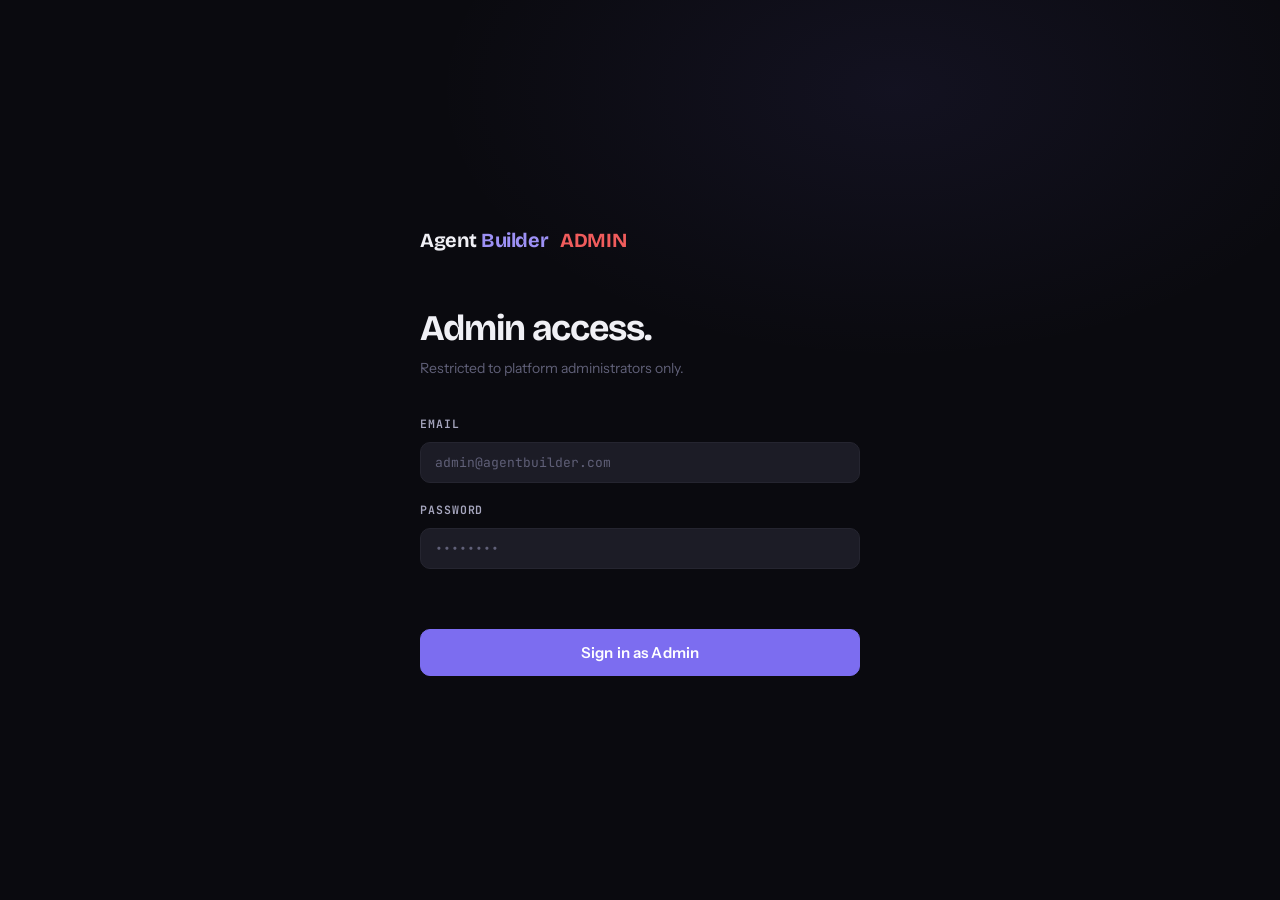
==== frontend/admin-login.html @ 32450365 "Admin panel and entity added" ====
<!DOCTYPE html>
<html lang="en">
<head>
  <meta charset="UTF-8" />
  <meta name="viewport" content="width=device-width, initial-scale=1.0" />
  <title>Admin Login — Agent Builder</title>
  <link rel="stylesheet" href="css/global.css" />
  <link rel="stylesheet" href="css/auth.css" />
</head>
<body>
  <div class="auth-page">
    <div class="auth-card">
      <div class="auth-logo">Agent<span>Builder</span> <span style="color:var(--danger);margin-left:8px;">ADMIN</span></div>

      <div>
        <h1 class="auth-title">Admin access.</h1>
        <p class="auth-subtitle">Restricted to platform administrators only.</p>

        <form class="auth-form" onsubmit="return false;" id="admin-login-form">
          <div class="form-group">
            <label for="admin-email">Email</label>
            <input id="admin-email" type="email" placeholder="admin@agentbuilder.com" required />
          </div>
          <div class="form-group">
            <label for="admin-password">Password</label>
            <input id="admin-password" type="password" placeholder="••••••••" required />
          </div>
          <p class="error-msg" id="admin-login-error"></p>
          <button type="submit" class="btn btn-primary">Sign in as Admin</button>
        </form>
      </div>
    </div>
  </div>

  <script type="module">
    if (sessionStorage.getItem('admin_token')) {
      window.location.href = '/admin.html';
    }

    const form  = document.getElementById('admin-login-form');
    const error = document.getElementById('admin-login-error');

    form.addEventListener('submit', async () => {
      error.textContent = '';
      const email    = document.getElementById('admin-email').value.trim();
      const password = document.getElementById('admin-password').value;
      const btn      = form.querySelector('button[type=submit]');

      btn.disabled = true;
      btn.textContent = 'Signing in...';

      try {
        const res = await fetch('http://localhost:8001/api/v1/admin/login', {
          method: 'POST',
          headers: { 'Content-Type': 'application/json' },
          body: JSON.stringify({ email, password }),
        });
        const data = await res.json();
        if (!res.ok) throw new Error(data.detail || 'Login failed');
        sessionStorage.setItem('admin_token', data.access_token);
        window.location.href = '/admin.html';
      } catch (err) {
        error.textContent = err.message;
        btn.disabled = false;
        btn.textContent = 'Sign in as Admin';
      }
    });
  </script>
</body>
</html>
---- frontend/css/global.css ----
@import url('https://fonts.googleapis.com/css2?family=Bricolage+Grotesque:opsz,wght@12..96,300;12..96,400;12..96,500;12..96,600;12..96,700;12..96,800&family=Instrument+Sans:ital,wght@0,400;0,500;0,600;0,700;1,400&family=JetBrains+Mono:wght@300;400;500&display=swap');

*, *::before, *::after { box-sizing: border-box; margin: 0; padding: 0; }

:root {
  /* Core palette */
  --ink:         #0a0a0f;
  --ink-2:       #13131a;
  --ink-3:       #1c1c26;
  --line:        #252530;
  --line-hi:     #333340;
  --fog:         #5a5a72;
  --mist:        #8888a0;
  --text:        #f0f0f5;
  --text-2:      #a8a8c0;
  --text-3:      #606078;

  /* Brand */
  --violet:      #7c6df0;
  --violet-2:    #9d91f5;
  --violet-3:    #5046c8;
  --violet-glow: rgba(124,109,240,0.12);
  --violet-dim:  rgba(124,109,240,0.06);

  /* Semantic */
  --danger:      #f05c5c;
  --danger-bg:   rgba(240,92,92,0.07);
  --success:     #4ade80;
  --warn:        #f0b429;

  /* Shape */
  --r-xs: 4px;
  --r-sm: 6px;
  --r:    10px;
  --r-lg: 14px;
  --r-xl: 20px;
  --r-2xl:28px;

  /* Type */
  --font-display: 'Bricolage Grotesque', sans-serif;
  --font-body:    'Instrument Sans', sans-serif;
  --font-mono:    'JetBrains Mono', monospace;

  /* Motion */
  --ease:     cubic-bezier(0.16, 1, 0.3, 1);
  --ease-out: cubic-bezier(0, 0, 0.2, 1);
  --t:        160ms;
  --t-slow:   320ms;

  /* Shadows */
  --shadow-sm: 0 1px 4px rgba(0,0,0,0.5);
  --shadow:    0 4px 20px rgba(0,0,0,0.55);
  --shadow-lg: 0 12px 48px rgba(0,0,0,0.7);
  --glow:      0 0 0 1px var(--violet), 0 0 24px var(--violet-glow);
}

html, body {
  background: var(--ink);
  color: var(--text);
  font-family: var(--font-body);
  font-size: 15px;
  line-height: 1.65;
  min-height: 100vh;
  -webkit-font-smoothing: antialiased;
  -moz-osx-font-smoothing: grayscale;
}

a { color: inherit; text-decoration: none; }
button { font-family: var(--font-body); cursor: pointer; border: none; outline: none; background: none; }
img { display: block; max-width: 100%; }

input, textarea, select {
  font-family: var(--font-mono);
  font-size: 13px;
  background: var(--ink-3);
  color: var(--text);
  border: 1px solid var(--line);
  border-radius: var(--r);
  padding: 11px 14px;
  width: 100%;
  outline: none;
  transition: border-color var(--t) var(--ease), box-shadow var(--t) var(--ease);
}
input:focus, textarea:focus, select:focus {
  border-color: var(--violet);
  box-shadow: 0 0 0 3px var(--violet-glow);
}
input::placeholder, textarea::placeholder { color: var(--text-3); }
select option { background: var(--ink-2); }

::-webkit-scrollbar { width: 3px; height: 3px; }
::-webkit-scrollbar-track { background: transparent; }
::-webkit-scrollbar-thumb { background: var(--line-hi); border-radius: 99px; }

/* ─── Buttons ─────────────────────────────────────────────────────── */
.btn {
  display: inline-flex; align-items: center; justify-content: center; gap: 8px;
  padding: 10px 20px; border-radius: var(--r); border: 1px solid transparent;
  font-family: var(--font-body); font-size: 14px; font-weight: 600;
  letter-spacing: 0.01em; cursor: pointer; white-space: nowrap;
  transition: all var(--t) var(--ease); position: relative; overflow: hidden;
}
.btn:disabled { opacity: 0.35; cursor: not-allowed; pointer-events: none; }

.btn-primary {
  background: var(--violet); color: #fff; border-color: var(--violet);
}
.btn-primary:hover {
  background: var(--violet-2); border-color: var(--violet-2);
  transform: translateY(-1px); box-shadow: 0 6px 24px rgba(124,109,240,0.35);
}

.btn-outline {
  background: transparent; color: var(--text); border-color: var(--line-hi);
}
.btn-outline:hover { border-color: var(--violet); color: var(--violet-2); background: var(--violet-dim); }

.btn-ghost {
  background: transparent; color: var(--text-2); border-color: transparent;
}
.btn-ghost:hover { color: var(--text); background: var(--ink-3); }

.btn-danger {
  background: transparent; color: var(--danger); border-color: transparent;
}
.btn-danger:hover { background: var(--danger-bg); }

.btn-sm { padding: 6px 14px; font-size: 13px; }
.btn-lg { padding: 14px 28px; font-size: 15px; font-weight: 700; }
.btn-icon { padding: 8px; border-radius: var(--r-sm); }

/* ─── Navbar ──────────────────────────────────────────────────────── */
.navbar {
  display: flex; align-items: center; justify-content: space-between;
  padding: 0 28px; border-bottom: 1px solid var(--line);
  background: rgba(10,10,15,0.88); backdrop-filter: blur(20px);
  position: sticky; top: 0; z-index: 200; height: 60px;
}
.navbar-logo {
  font-family: var(--font-display); font-size: 18px; font-weight: 700;
  color: var(--text); letter-spacing: -0.03em; user-select: none;
}
.navbar-logo span {
  color: var(--violet-2);
}
.navbar-right { display: flex; align-items: center; gap: 10px; }
.navbar-user {
  font-family: var(--font-mono); font-size: 12px; color: var(--text-3);
  padding: 4px 12px; border-radius: 99px; border: 1px solid var(--line);
  background: var(--ink-2);
}

/* ─── Tags ────────────────────────────────────────────────────────── */
.tag {
  display: inline-flex; align-items: center;
  padding: 2px 10px; border-radius: 99px;
  font-size: 10px; font-weight: 700; letter-spacing: 0.07em;
  text-transform: uppercase; font-family: var(--font-mono);
}
.tag-platform {
  background: rgba(124,109,240,0.1); color: var(--violet-2);
  border: 1px solid rgba(124,109,240,0.25);
}
.tag-user {
  background: var(--ink-3); color: var(--text-3); border: 1px solid var(--line);
}

/* ─── Form group ──────────────────────────────────────────────────── */
.form-group { display: flex; flex-direction: column; gap: 8px; }
.form-group label {
  font-size: 11.5px; font-weight: 600; letter-spacing: 0.08em;
  text-transform: uppercase; color: var(--text-2); font-family: var(--font-mono);
}
.form-group small {
  font-size: 12px; color: var(--text-3); font-family: var(--font-mono); line-height: 1.55;
}
.error-msg {
  color: var(--danger); font-size: 12.5px; font-family: var(--font-mono); min-height: 18px;
}

/* ─── Toast ───────────────────────────────────────────────────────── */
#toast-container {
  position: fixed; bottom: 28px; right: 28px; z-index: 9999;
  display: flex; flex-direction: column; gap: 8px; pointer-events: none;
}
.toast {
  display: flex; align-items: center; gap: 10px;
  padding: 12px 18px; border-radius: var(--r); max-width: 320px;
  font-size: 13.5px; line-height: 1.4; font-family: var(--font-body);
  background: var(--ink-3); border: 1px solid var(--line-hi);
  box-shadow: var(--shadow-lg); pointer-events: all;
  animation: tIn var(--t) var(--ease) forwards;
}
.toast.toast-error   { background: #150d0d; border-color: rgba(240,92,92,0.3); color: #f08080; }
.toast.toast-success { background: #0d150f; border-color: rgba(74,222,128,0.3); color: var(--success); }
.toast.toast-info    { color: var(--text-2); }
.toast.out { animation: tOut 180ms var(--ease-out) forwards; }
@keyframes tIn  { from { opacity:0; transform: translateY(10px) scale(.96); } to { opacity:1; transform:none; } }
@keyframes tOut { to   { opacity:0; transform: translateY(10px) scale(.96); } }

/* ─── Confirm ─────────────────────────────────────────────────────── */
.confirm-overlay {
  position: fixed; inset: 0; z-index: 9998; background: rgba(0,0,0,0.75);
  backdrop-filter: blur(8px); display: grid; place-items: center;
  animation: fadeIn 150ms var(--ease);
}
.confirm-box {
  background: var(--ink-2); border: 1px solid var(--line-hi);
  border-radius: var(--r-xl); padding: 32px; max-width: 380px; width: 90%;
  box-shadow: var(--shadow-lg); animation: slideUp 200ms var(--ease);
}
.confirm-box h3 {
  font-family: var(--font-display); font-size: 20px; font-weight: 700;
  margin-bottom: 10px; letter-spacing: -0.02em;
}
.confirm-box p  { font-size: 14px; color: var(--text-2); margin-bottom: 28px; line-height: 1.55; }
.confirm-actions{ display: flex; gap: 10px; justify-content: flex-end; }
@keyframes fadeIn  { from { opacity: 0; } to { opacity: 1; } }
@keyframes slideUp { from { transform: translateY(16px); opacity: 0; } to { transform: none; opacity: 1; } }

/* ─── Skeleton ────────────────────────────────────────────────────── */
.skeleton {
  background: linear-gradient(90deg, var(--ink-2) 25%, var(--ink-3) 50%, var(--ink-2) 75%);
  background-size: 200% 100%;
  animation: shimmer 1.5s infinite;
  border-radius: var(--r-lg);
}
@keyframes shimmer { 0% { background-position: 200% 0; } 100% { background-position: -200% 0; } }

/* ─── Section header ──────────────────────────────────────────────── */
.section-eyebrow {
  font-family: var(--font-mono); font-size: 11px; font-weight: 500;
  letter-spacing: 0.12em; text-transform: uppercase; color: var(--violet-2);
  margin-bottom: 12px; display: flex; align-items: center; gap: 10px;
}
.section-eyebrow::before {
  content: ''; width: 24px; height: 1px; background: var(--violet-2); display: block;
}
---- frontend/css/auth.css ----
/* ─── Auth Page ────────────────────────────────────────────────────── */
.auth-page {
  min-height: 100vh;
  display: grid;
  place-items: center;
  padding: 24px;
  background:
    radial-gradient(ellipse 60% 50% at 70% 10%, rgba(124, 109, 240, 0.08) 0%, transparent 60%),
    var(--ink);
}

.auth-card {
  width: 100%;
  max-width: 440px;
  display: flex;
  flex-direction: column;
}

/* ─── Logo ─────────────────────────────────────────────────────────── */
.auth-logo {
  font-family: var(--font-display);
  font-size: 20px;
  font-weight: 700;
  letter-spacing: -0.02em;
  color: var(--text);
  margin-bottom: 52px;
  display: flex;
  align-items: center;
  gap: 4px;
}

.auth-logo span {
  color: var(--violet-2);
}

/* ─── Headings ─────────────────────────────────────────────────────── */
.auth-title {
  font-family: var(--font-display);
  font-size: 36px;
  font-weight: 700;
  line-height: 1.1;
  letter-spacing: -0.03em;
  color: var(--text);
  margin-bottom: 10px;
}

.auth-subtitle {
  color: var(--text-3);
  font-size: 14px;
  margin-bottom: 36px;
  line-height: 1.5;
  font-family: var(--font-body);
}

/* ─── Form ─────────────────────────────────────────────────────────── */
.auth-form {
  display: flex;
  flex-direction: column;
  gap: 18px;
}

.auth-form .btn-primary {
  width: 100%;
  padding: 13px;
  font-size: 15px;
  margin-top: 6px;
  border-radius: var(--r);
}

/* ─── Switch ───────────────────────────────────────────────────────── */
.auth-switch {
  margin-top: 28px;
  text-align: center;
  font-size: 13.5px;
  color: var(--text-3);
  font-family: var(--font-body);
  width: 100%;
}

.auth-switch a {
  color: var(--violet-2);
  font-weight: 600;
  cursor: pointer;
  transition: color var(--t) var(--ease);
}

.auth-switch a:hover {
  color: var(--text);
  text-decoration: underline;
}

/* ─── Divider ──────────────────────────────────────────────────────── */
.auth-divider {
  height: 1px;
  background: var(--line);
  margin: 8px 0;
}
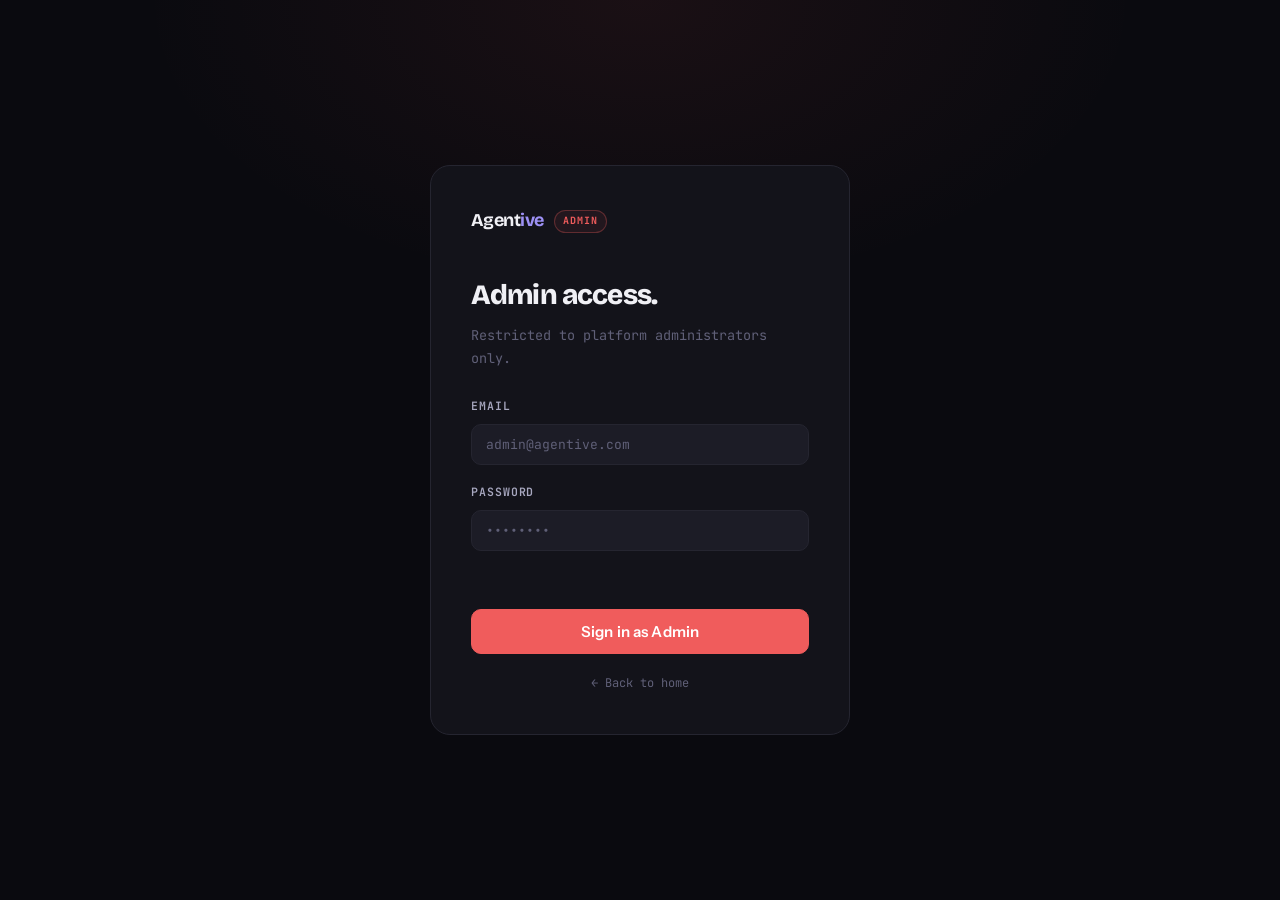
==== commit dcdcb04f: "Final fix done, added user profile page with stats" ====
--- a/frontend/admin-login.html
+++ b/frontend/admin-login.html
@@ -1,70 +1,74 @@
 <!DOCTYPE html>
 <html lang="en">
 <head>
-  <meta charset="UTF-8" />
-  <meta name="viewport" content="width=device-width, initial-scale=1.0" />
-  <title>Admin Login — Agent Builder</title>
-  <link rel="stylesheet" href="css/global.css" />
-  <link rel="stylesheet" href="css/auth.css" />
+  <meta charset="UTF-8"/>
+  <meta name="viewport" content="width=device-width, initial-scale=1.0"/>
+  <title>Admin — Agentive</title>
+  <link rel="stylesheet" href="css/global.css"/>
+  <link rel="stylesheet" href="css/admin.css"/>
 </head>
 <body>
-  <div class="auth-page">
-    <div class="auth-card">
-      <div class="auth-logo">Agent<span>Builder</span> <span style="color:var(--danger);margin-left:8px;">ADMIN</span></div>
+<div class="admin-login-page">
+  <div class="admin-login-card">
 
-      <div>
-        <h1 class="auth-title">Admin access.</h1>
-        <p class="auth-subtitle">Restricted to platform administrators only.</p>
+    <div class="admin-logo">
+      <div class="navbar-logo" style="margin:0">Agent<span>ive</span></div>
+      <span class="admin-logo-badge">Admin</span>
+    </div>
 
-        <form class="auth-form" onsubmit="return false;" id="admin-login-form">
-          <div class="form-group">
-            <label for="admin-email">Email</label>
-            <input id="admin-email" type="email" placeholder="admin@agentbuilder.com" required />
-          </div>
-          <div class="form-group">
-            <label for="admin-password">Password</label>
-            <input id="admin-password" type="password" placeholder="••••••••" required />
-          </div>
-          <p class="error-msg" id="admin-login-error"></p>
-          <button type="submit" class="btn btn-primary">Sign in as Admin</button>
-        </form>
+    <h1 class="admin-login-title">Admin access.</h1>
+    <p class="admin-login-sub">Restricted to platform administrators only.</p>
+
+    <form class="admin-form" id="admin-form" onsubmit="return false">
+      <div class="form-group">
+        <label for="admin-email">Email</label>
+        <input id="admin-email" type="email"
+          placeholder="admin@agentive.com" autocomplete="email" required/>
       </div>
-    </div>
+      <div class="form-group">
+        <label for="admin-password">Password</label>
+        <input id="admin-password" type="password"
+          placeholder="••••••••" required/>
+      </div>
+      <p class="error-msg" id="admin-error"></p>
+      <button type="submit" class="btn btn-primary">Sign in as Admin</button>
+    </form>
+
+    <p style="margin-top:20px;font-size:12px;color:var(--text-3);font-family:var(--font-mono);text-align:center">
+      <a href="index.html" style="color:var(--text-3)">← Back to home</a>
+    </p>
   </div>
+</div>
 
-  <script type="module">
-    if (sessionStorage.getItem('admin_token')) {
-      window.location.href = '/admin.html';
+<script type="module">
+  const BASE = 'http://localhost:8001';
+
+  document.getElementById('admin-form').addEventListener('submit', async e => {
+    e.preventDefault();
+    const errEl = document.getElementById('admin-error');
+    const btn   = e.target.querySelector('button[type=submit]');
+    errEl.textContent = '';
+    btn.disabled = true; btn.textContent = 'Signing in…';
+
+    const email    = document.getElementById('admin-email').value.trim();
+    const password = document.getElementById('admin-password').value;
+
+    try {
+      const res = await fetch(`${BASE}/api/v1/admin/login`, {
+        method: 'POST',
+        headers: { 'Content-Type': 'application/json' },
+        body: JSON.stringify({ email, password }),
+      });
+      const data = await res.json();
+      if (!res.ok) throw new Error(data.detail || 'Invalid credentials');
+
+      sessionStorage.setItem('admin_token', data.access_token);
+      window.location.href = '/admin-dashboard.html';
+    } catch (err) {
+      errEl.textContent = err.message;
+      btn.disabled = false; btn.textContent = 'Sign in as Admin';
     }
-
-    const form  = document.getElementById('admin-login-form');
-    const error = document.getElementById('admin-login-error');
-
-    form.addEventListener('submit', async () => {
-      error.textContent = '';
-      const email    = document.getElementById('admin-email').value.trim();
-      const password = document.getElementById('admin-password').value;
-      const btn      = form.querySelector('button[type=submit]');
-
-      btn.disabled = true;
-      btn.textContent = 'Signing in...';
-
-      try {
-        const res = await fetch('http://localhost:8001/api/v1/admin/login', {
-          method: 'POST',
-          headers: { 'Content-Type': 'application/json' },
-          body: JSON.stringify({ email, password }),
-        });
-        const data = await res.json();
-        if (!res.ok) throw new Error(data.detail || 'Login failed');
-        sessionStorage.setItem('admin_token', data.access_token);
-        window.location.href = '/admin.html';
-      } catch (err) {
-        error.textContent = err.message;
-        btn.disabled = false;
-        btn.textContent = 'Sign in as Admin';
-      }
-    });
-  </script>
+  });
+</script>
 </body>
-</html>
+</html>
--- a/frontend/css/global.css
+++ b/frontend/css/global.css
@@ -235,4 +235,26 @@
 }
 .section-eyebrow::before {
   content: ''; width: 24px; height: 1px; background: var(--violet-2); display: block;
+}
+
+/* ─── Navbar user pill (clickable profile link) ───────────────────── */
+.navbar-user-pill {
+  display: flex; align-items: center; gap: 8px;
+  padding: 4px 12px 4px 5px;
+  border-radius: 99px; border: 1px solid var(--line);
+  background: var(--ink-2); text-decoration: none;
+  transition: all var(--t) var(--ease); cursor: pointer;
+  font-family: var(--font-mono); font-size: 12.5px; color: var(--text-2);
+  min-width: 80px;
+}
+.navbar-user-pill:hover {
+  border-color: var(--violet); color: var(--violet-2);
+  background: rgba(124,109,240,0.07);
+}
+.navbar-user-avatar {
+  width: 26px; height: 26px; border-radius: 50%;
+  background: linear-gradient(135deg, var(--violet), var(--violet-2));
+  display: grid; place-items: center;
+  font-size: 10px; font-weight: 800; color: #fff;
+  flex-shrink: 0; font-family: var(--font-display);
 }
--- a/frontend/css/admin.css
+++ b/frontend/css/admin.css
@@ -0,0 +1,460 @@
+/* ═══════════════════════════════════════════════════════════════════
+   admin.css — Styles for teammate's admin HTML structure
+   Targets: .admin-layout, .admin-main, .stats-bar, .stat-card,
+            .panel, .flags-table, .user-grid, .user-card, .drawer
+═══════════════════════════════════════════════════════════════════ */
+
+/* ── Layout ───────────────────────────────────────────────────────── */
+.admin-layout {
+  display: grid;
+  grid-template-rows: 60px 1fr;
+  min-height: 100vh;
+  background: var(--ink);
+}
+
+.admin-main {
+  padding: 40px 40px;
+  max-width: 1200px;
+  margin: 0 auto;
+  width: 100%;
+}
+
+/* ── Page header ──────────────────────────────────────────────────── */
+.page-header {
+  margin-bottom: 36px;
+}
+.page-title {
+  font-family: var(--font-display);
+  font-size: 30px;
+  font-weight: 800;
+  letter-spacing: -0.03em;
+  color: var(--text);
+  margin-bottom: 6px;
+}
+.page-subtitle {
+  font-size: 14px;
+  color: var(--text-3);
+  font-family: var(--font-mono);
+}
+
+/* ── Stats bar ────────────────────────────────────────────────────── */
+.stats-bar {
+  display: grid;
+  grid-template-columns: repeat(auto-fill, minmax(210px, 1fr));
+  gap: 14px;
+  margin-bottom: 36px;
+}
+
+.stat-card {
+  background: var(--ink-2);
+  border: 1px solid var(--line);
+  border-radius: var(--r-lg);
+  padding: 20px 24px;
+  transition: border-color var(--t-slow) var(--ease), transform var(--t-slow) var(--ease);
+}
+.stat-card:hover {
+  border-color: rgba(240, 92, 92, 0.3);
+  transform: translateY(-2px);
+}
+.stat-card-title {
+  font-size: 11px;
+  font-weight: 600;
+  letter-spacing: 0.1em;
+  text-transform: uppercase;
+  color: var(--text-3);
+  font-family: var(--font-mono);
+  margin-bottom: 10px;
+}
+.stat-card-value {
+  font-family: var(--font-display);
+  font-size: 36px;
+  font-weight: 800;
+  letter-spacing: -0.04em;
+  color: var(--text);
+  line-height: 1;
+  margin-bottom: 4px;
+}
+.stat-card-sub {
+  font-size: 12px;
+  color: var(--text-3);
+  font-family: var(--font-mono);
+}
+
+/* ── Badge ────────────────────────────────────────────────────────── */
+.badge {
+  display: inline-flex;
+  align-items: center;
+  justify-content: center;
+  min-width: 20px;
+  height: 20px;
+  padding: 0 6px;
+  border-radius: 99px;
+  background: var(--danger);
+  color: #fff;
+  font-size: 11px;
+  font-weight: 700;
+  font-family: var(--font-mono);
+  margin-left: 8px;
+}
+.badge:empty { display: none; }
+
+/* ── Section label ────────────────────────────────────────────────── */
+.section-label {
+  font-size: 11px;
+  font-weight: 600;
+  letter-spacing: 0.1em;
+  text-transform: uppercase;
+  color: var(--text-3);
+  font-family: var(--font-mono);
+  margin-bottom: 16px;
+  display: flex;
+  align-items: center;
+  gap: 16px;
+}
+.section-label::after {
+  content: '';
+  flex: 1;
+  height: 1px;
+  background: var(--line);
+}
+#user-search {
+  font-size: 12.5px;
+  padding: 6px 12px;
+  height: 32px;
+  border-radius: var(--r);
+  border: 1px solid var(--line);
+  background: var(--ink-3);
+  color: var(--text);
+  font-family: var(--font-mono);
+  outline: none;
+  width: 220px;
+  transition: border-color var(--t) var(--ease);
+  flex-shrink: 0;
+  /* override the section-label::after from consuming this element */
+  order: -1;
+  margin-left: auto;
+}
+#user-search:focus { border-color: var(--violet); }
+
+/* ── Panel ────────────────────────────────────────────────────────── */
+.panel {
+  background: var(--ink-2);
+  border: 1px solid var(--line);
+  border-radius: var(--r-xl);
+  overflow: hidden;
+  margin-bottom: 32px;
+}
+.panel-title {
+  padding: 16px 24px;
+  border-bottom: 1px solid var(--line);
+  font-family: var(--font-display);
+  font-size: 16px;
+  font-weight: 700;
+  letter-spacing: -0.01em;
+  display: flex;
+  align-items: center;
+}
+
+/* ── Flags table ──────────────────────────────────────────────────── */
+.flags-table {
+  width: 100%;
+  border-collapse: collapse;
+}
+.flags-table th {
+  padding: 10px 20px;
+  text-align: left;
+  font-family: var(--font-mono);
+  font-size: 11px;
+  font-weight: 600;
+  letter-spacing: 0.08em;
+  text-transform: uppercase;
+  color: var(--text-3);
+  background: var(--ink-3);
+  border-bottom: 1px solid var(--line);
+}
+.flags-table td {
+  padding: 13px 20px;
+  font-size: 13.5px;
+  color: var(--text-2);
+  border-bottom: 1px solid var(--line);
+  transition: background var(--t) var(--ease);
+}
+.flags-table tr:last-child td { border-bottom: none; }
+.flags-table tr:hover td { background: var(--ink-3); }
+
+/* ── User grid ────────────────────────────────────────────────────── */
+.user-grid {
+  display: grid;
+  grid-template-columns: repeat(auto-fill, minmax(280px, 1fr));
+  gap: 14px;
+  margin-bottom: 40px;
+}
+
+/* ── User card ────────────────────────────────────────────────────── */
+.user-card {
+  background: var(--ink-2);
+  border: 1px solid var(--line);
+  border-radius: var(--r-xl);
+  padding: 20px;
+  cursor: pointer;
+  transition: border-color var(--t-slow) var(--ease),
+              transform var(--t-slow) var(--ease),
+              box-shadow var(--t-slow) var(--ease);
+  position: relative;
+  overflow: hidden;
+}
+.user-card:hover {
+  border-color: rgba(240, 92, 92, 0.3);
+  transform: translateY(-2px);
+  box-shadow: 0 8px 28px rgba(0, 0, 0, 0.35);
+}
+.user-card-header {
+  display: flex;
+  align-items: center;
+  gap: 12px;
+  margin-bottom: 12px;
+}
+.user-avatar {
+  width: 40px;
+  height: 40px;
+  border-radius: 50%;
+  background: linear-gradient(135deg, var(--violet), var(--violet-2));
+  display: grid;
+  place-items: center;
+  font-family: var(--font-display);
+  font-size: 15px;
+  font-weight: 800;
+  color: #fff;
+  flex-shrink: 0;
+}
+.user-avatar.banned {
+  background: linear-gradient(135deg, var(--danger), #ff8080);
+}
+.user-name {
+  font-family: var(--font-display);
+  font-size: 15px;
+  font-weight: 700;
+  letter-spacing: -0.01em;
+  color: var(--text);
+}
+.user-email {
+  font-size: 12px;
+  color: var(--text-3);
+  font-family: var(--font-mono);
+  margin-top: 2px;
+}
+.user-card-footer {
+  display: flex;
+  align-items: center;
+  justify-content: space-between;
+  padding-top: 12px;
+  border-top: 1px solid var(--line);
+}
+.user-status {
+  display: flex;
+  align-items: center;
+  gap: 6px;
+  font-size: 12px;
+  font-family: var(--font-mono);
+  color: var(--text-3);
+}
+.status-dot {
+  width: 7px;
+  height: 7px;
+  border-radius: 50%;
+}
+.status-dot.active   { background: var(--success); }
+.status-dot.banned   { background: var(--danger); }
+.status-dot.inactive { background: var(--text-3); }
+.user-joined {
+  font-size: 11px;
+  color: var(--text-3);
+  font-family: var(--font-mono);
+}
+
+/* ── Drawer ───────────────────────────────────────────────────────── */
+.drawer-overlay {
+  position: fixed;
+  inset: 0;
+  background: rgba(0, 0, 0, 0.65);
+  backdrop-filter: blur(6px);
+  z-index: 300;
+  opacity: 0;
+  pointer-events: none;
+  transition: opacity var(--t-slow) var(--ease);
+}
+.drawer-overlay.open {
+  opacity: 1;
+  pointer-events: all;
+}
+.drawer {
+  position: fixed;
+  top: 0;
+  right: 0;
+  bottom: 0;
+  width: 420px;
+  max-width: 95vw;
+  background: var(--ink-2);
+  border-left: 1px solid var(--line);
+  z-index: 301;
+  overflow-y: auto;
+  transform: translateX(100%);
+  transition: transform var(--t-slow) var(--ease);
+  box-shadow: -12px 0 48px rgba(0, 0, 0, 0.5);
+  padding: 28px;
+}
+.drawer.open {
+  transform: translateX(0);
+}
+.drawer-header {
+  display: flex;
+  align-items: center;
+  justify-content: space-between;
+  margin-bottom: 24px;
+}
+.drawer-title {
+  font-family: var(--font-display);
+  font-size: 20px;
+  font-weight: 700;
+  letter-spacing: -0.02em;
+}
+.drawer-close {
+  width: 32px;
+  height: 32px;
+  border-radius: var(--r-sm);
+  border: 1px solid var(--line);
+  background: var(--ink-3);
+  color: var(--text-3);
+  display: grid;
+  place-items: center;
+  cursor: pointer;
+  font-size: 16px;
+  transition: all var(--t) var(--ease);
+}
+.drawer-close:hover {
+  color: var(--text);
+  border-color: var(--line-hi);
+  background: var(--line);
+}
+.drawer-stat-grid {
+  display: grid;
+  grid-template-columns: 1fr 1fr;
+  gap: 10px;
+  margin-bottom: 20px;
+}
+.drawer-stat {
+  background: var(--ink-3);
+  border: 1px solid var(--line);
+  border-radius: var(--r-lg);
+  padding: 14px 16px;
+}
+.drawer-stat-val {
+  font-family: var(--font-display);
+  font-size: 24px;
+  font-weight: 800;
+  letter-spacing: -0.03em;
+  margin-bottom: 3px;
+}
+.drawer-stat-label {
+  font-size: 11px;
+  color: var(--text-3);
+  font-family: var(--font-mono);
+}
+.drawer-actions {
+  display: flex;
+  gap: 10px;
+  margin-top: 20px;
+}
+.btn-ban {
+  background: var(--danger);
+  color: #fff;
+  border: 1px solid var(--danger);
+}
+.btn-ban:hover {
+  background: #ff7070;
+  border-color: #ff7070;
+}
+.btn-unban {
+  background: var(--success);
+  color: #080809;
+  border: 1px solid var(--success);
+}
+.btn-unban:hover {
+  background: #6eeea0;
+  border-color: #6eeea0;
+}
+
+/* ── Action buttons in tables ─────────────────────────────────────── */
+.tbl-btn {
+  padding: 4px 12px;
+  font-size: 11.5px;
+  font-family: var(--font-mono);
+  border-radius: var(--r-sm);
+  border: 1px solid var(--line);
+  background: var(--ink-3);
+  color: var(--text-2);
+  cursor: pointer;
+  transition: all var(--t) var(--ease);
+}
+.tbl-btn:hover { color: var(--text); border-color: var(--line-hi); }
+.tbl-btn.resolve:hover { color: var(--success); border-color: rgba(74,222,128,0.3); background: rgba(74,222,128,0.06); }
+
+/* ── Skeleton override for stat-card ─────────────────────────────── */
+.stat-card.skeleton {
+  background: linear-gradient(90deg, var(--ink-2) 25%, var(--ink-3) 50%, var(--ink-2) 75%);
+  background-size: 200% 100%;
+  animation: shimmer 1.5s infinite;
+  border: 1px solid var(--line);
+}
+.user-card.skeleton {
+  background: linear-gradient(90deg, var(--ink-2) 25%, var(--ink-3) 50%, var(--ink-2) 75%);
+  background-size: 200% 100%;
+  animation: shimmer 1.5s infinite;
+  cursor: default;
+}
+@keyframes shimmer { 0%{background-position:200% 0;} 100%{background-position:-200% 0;} }
+
+/* ── Responsive ───────────────────────────────────────────────────── */
+@media (max-width: 768px) {
+  .admin-main { padding: 24px 16px; }
+  .stats-bar { grid-template-columns: 1fr 1fr; }
+  .drawer { width: 100%; }
+}
+
+/* ── Admin login page (kept for admin-login.html) ─────────────────── */
+.admin-login-page {
+  min-height: 100vh;
+  display: grid;
+  place-items: center;
+  padding: 24px;
+  background:
+    radial-gradient(ellipse 60% 50% at 50% 0%, rgba(240,92,92,0.07) 0%, transparent 65%),
+    var(--ink);
+}
+.admin-login-card {
+  width: 100%; max-width: 420px;
+  background: var(--ink-2); border: 1px solid var(--line);
+  border-radius: var(--r-xl); padding: 40px;
+}
+.admin-logo { display:flex; align-items:center; gap:10px; margin-bottom:36px; }
+.admin-logo-badge {
+  font-family:var(--font-mono); font-size:10px; font-weight:700;
+  letter-spacing:0.1em; text-transform:uppercase; color:var(--danger);
+  background:var(--danger-bg); border:1px solid rgba(240,92,92,0.3);
+  padding:2px 8px; border-radius:99px;
+}
+.admin-login-title {
+  font-family:var(--font-display); font-size:28px; font-weight:800;
+  letter-spacing:-0.03em; margin-bottom:6px;
+}
+.admin-login-sub {
+  font-size:13.5px; color:var(--text-3); margin-bottom:28px; font-family:var(--font-mono);
+}
+.admin-form { display:flex; flex-direction:column; gap:18px; }
+.admin-form .btn-primary {
+  width:100%; padding:12px; font-size:15px;
+  background:var(--danger); border-color:var(--danger); margin-top:4px;
+}
+.admin-form .btn-primary:hover {
+  background:#ff7070; border-color:#ff7070; box-shadow:0 4px 20px rgba(240,92,92,0.3);
+}
